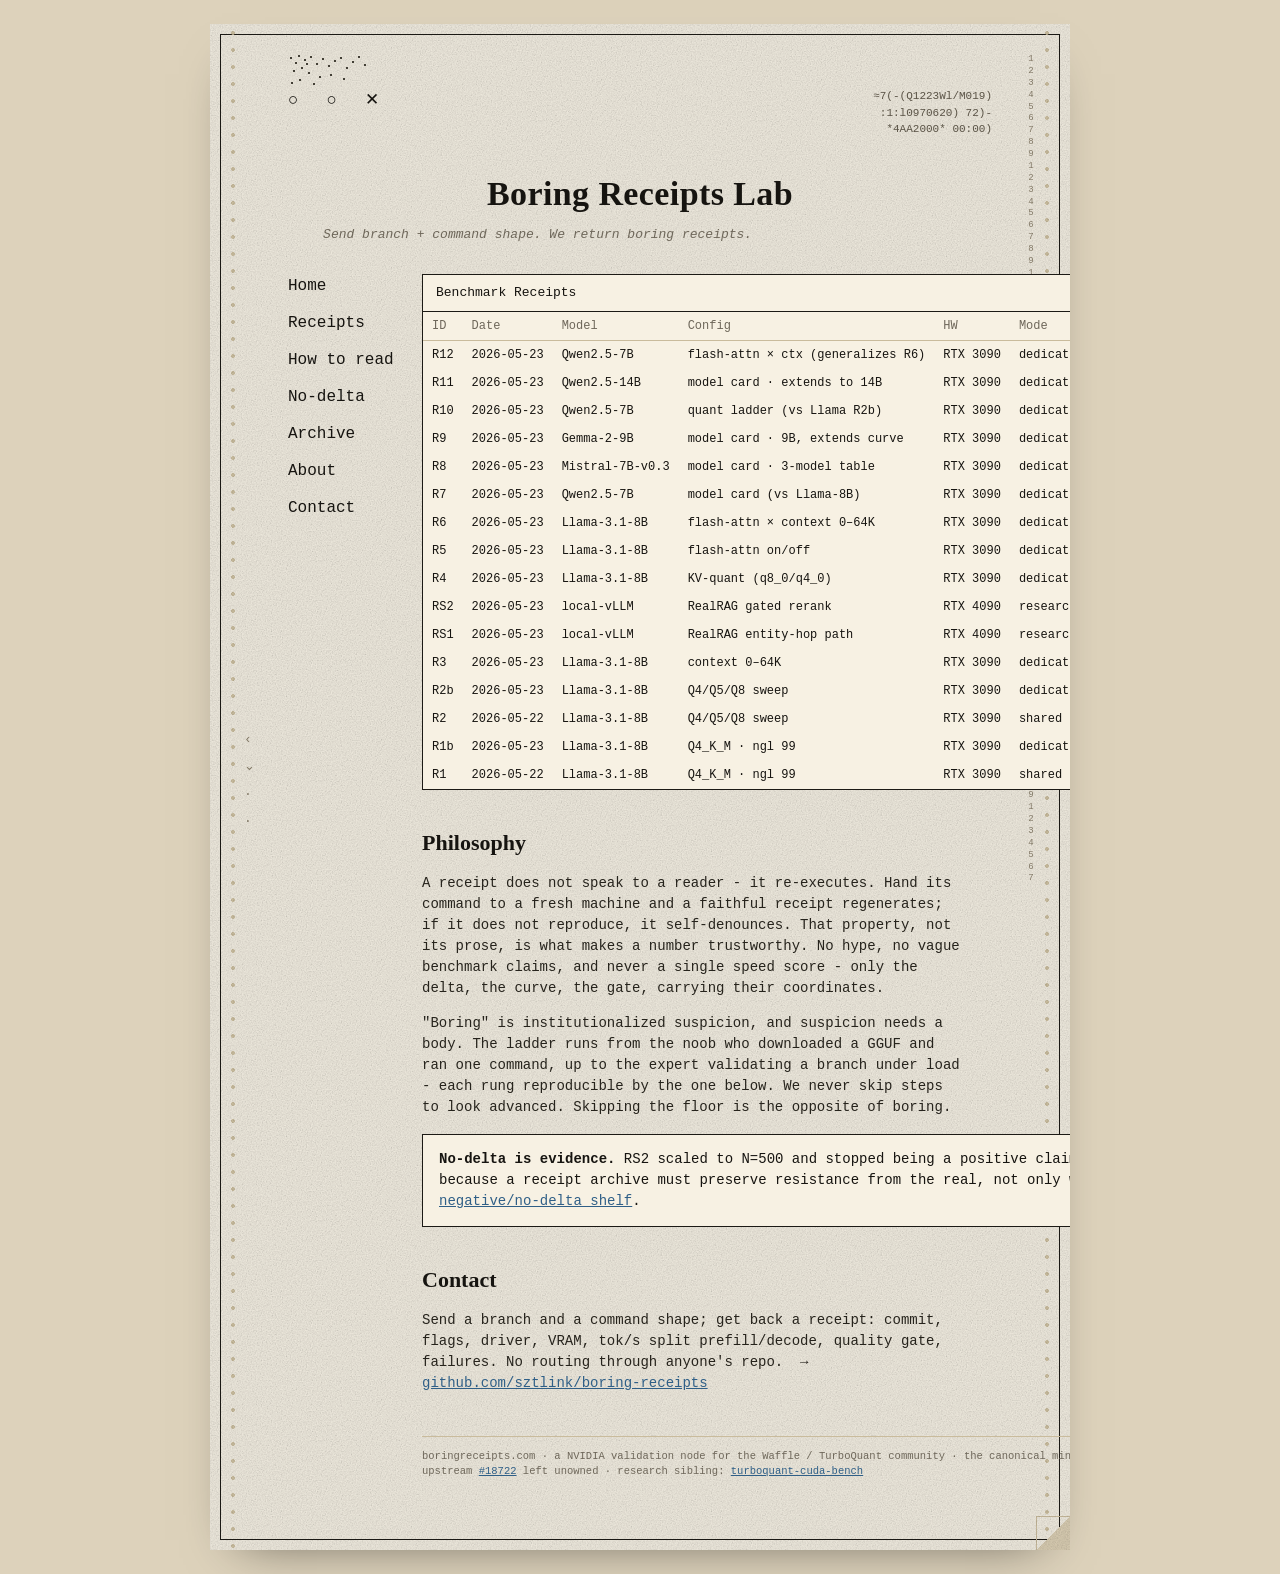
==== exports/2026-05-23-boring-receipts-lab/docs/index.html @ 83b06c54 "Add receipt reading and preservation layers" ====
<!doctype html>
<html lang="en"><head>
<meta charset="utf-8">
<meta name="viewport" content="width=device-width, initial-scale=1">
<title>Boring Receipts Lab</title>
<meta name="description" content="Send branch + command shape. We return boring receipts. Reproducible NVIDIA inference-validation receipts - no hype, no single speed score.">
<link rel="stylesheet" href="style.css">
</head>
<body>
<div class="sheet">
  <div class="frame"></div>
  <div class="holes l"></div>
  <div class="holes r"></div>
  <svg class="dither" width="120" height="34" viewBox="0 0 120 34" aria-hidden="true">
    <g fill="#2a261d">
      <rect x="2" y="3" width="2" height="2"/><rect x="10" y="1" width="2" height="2"/><rect x="7" y="8" width="2" height="2"/>
      <rect x="16" y="5" width="2" height="2"/><rect x="22" y="2" width="2" height="2"/><rect x="13" y="13" width="2" height="2"/>
      <rect x="28" y="9" width="2" height="2"/><rect x="34" y="4" width="2" height="2"/><rect x="20" y="18" width="2" height="2"/>
      <rect x="40" y="11" width="2" height="2"/><rect x="46" y="6" width="2" height="2"/><rect x="31" y="22" width="2" height="2"/>
      <rect x="5" y="16" width="2" height="2"/><rect x="52" y="3" width="2" height="2"/><rect x="58" y="13" width="2" height="2"/>
      <rect x="11" y="25" width="2" height="2"/><rect x="64" y="7" width="2" height="2"/><rect x="42" y="20" width="2" height="2"/>
      <rect x="3" y="28" width="2" height="2"/><rect x="70" y="2" width="2" height="2"/><rect x="25" y="29" width="2" height="2"/>
      <rect x="76" y="10" width="2" height="2"/><rect x="55" y="24" width="2" height="2"/><rect x="18" y="9" width="2" height="2"/>
    </g>
  </svg>
  <div class="ticks">‹<br>⌄<br>·<br>·</div>
  <div class="ruler" id="ruler"></div>
  <div class="fold"></div>

  <div class="content">
    <div class="topbar">
      <span class="glyphs">○&nbsp;○&nbsp;✕</span>
      <span class="meta">≈7(-(Q1223Wl/M019)
:1:l0970620) 72)-
*4AA2000* 00:00)</span>
    </div>

    <h1>Boring Receipts Lab</h1>
    <p class="lede">Send branch + command shape. We return boring receipts.</p>

    <div class="body">
      <nav class="side">
        <a href="#receipts">Home</a>
        <a href="receipts.html">Receipts</a>
        <a href="how-to-read.html">How to read</a>
        <a href="negatives.html">No-delta</a>
        <a href="preservation.html">Archive</a>
        <a href="#about">About</a>
        <a href="#contact">Contact</a>
      </nav>

      <main>
        <div class="panel" id="receipts">
          <div class="panel-h"><span>Benchmark Receipts</span><a href="receipts.html" style="color:var(--ink);text-decoration:none">&rsaquo;</a></div>
          <div class="tw"><table>
            <thead><tr><th>ID</th><th>Date</th><th>Model</th><th>Config</th><th>HW</th><th>Mode</th><th>Gate</th><th>Link</th></tr></thead>
            <tbody>
              <tr><td data-l="ID">R12</td><td data-l="Date">2026-05-23</td><td data-l="Model">Qwen2.5-7B</td><td data-l="Config">flash-attn × ctx (generalizes R6)</td><td data-l="HW">RTX 3090</td><td data-l="Mode">dedicated</td><td data-l="Gate">n/a</td><td data-l="Link"><a href="https://github.com/sztlink/boring-receipts/blob/main/receipts/2026-05-23-3090-qwen25-7b-flash-attn-context-curve.md">open</a></td></tr>
              <tr><td data-l="ID">R11</td><td data-l="Date">2026-05-23</td><td data-l="Model">Qwen2.5-14B</td><td data-l="Config">model card · extends to 14B</td><td data-l="HW">RTX 3090</td><td data-l="Mode">dedicated</td><td data-l="Gate">PPL 6.13</td><td data-l="Link"><a href="https://github.com/sztlink/boring-receipts/blob/main/receipts/2026-05-23-3090-qwen25-14b-q4km.md">open</a></td></tr>
              <tr><td data-l="ID">R10</td><td data-l="Date">2026-05-23</td><td data-l="Model">Qwen2.5-7B</td><td data-l="Config">quant ladder (vs Llama R2b)</td><td data-l="HW">RTX 3090</td><td data-l="Mode">dedicated</td><td data-l="Gate" class="gp">PASS</td><td data-l="Link"><a href="https://github.com/sztlink/boring-receipts/blob/main/receipts/2026-05-23-3090-qwen25-7b-quant-ladder.md">open</a></td></tr>
              <tr><td data-l="ID">R9</td><td data-l="Date">2026-05-23</td><td data-l="Model">Gemma-2-9B</td><td data-l="Config">model card · 9B, extends curve</td><td data-l="HW">RTX 3090</td><td data-l="Mode">dedicated</td><td data-l="Gate">PPL 8.80</td><td data-l="Link"><a href="https://github.com/sztlink/boring-receipts/blob/main/receipts/2026-05-23-3090-gemma2-9b-q4km.md">open</a></td></tr>
              <tr><td data-l="ID">R8</td><td data-l="Date">2026-05-23</td><td data-l="Model">Mistral-7B-v0.3</td><td data-l="Config">model card · 3-model table</td><td data-l="HW">RTX 3090</td><td data-l="Mode">dedicated</td><td data-l="Gate">PPL 6.23</td><td data-l="Link"><a href="https://github.com/sztlink/boring-receipts/blob/main/receipts/2026-05-23-3090-mistral-7b-v03-q4km.md">open</a></td></tr>
              <tr><td data-l="ID">R7</td><td data-l="Date">2026-05-23</td><td data-l="Model">Qwen2.5-7B</td><td data-l="Config">model card (vs Llama-8B)</td><td data-l="HW">RTX 3090</td><td data-l="Mode">dedicated</td><td data-l="Gate">PPL 8.02</td><td data-l="Link"><a href="https://github.com/sztlink/boring-receipts/blob/main/receipts/2026-05-23-3090-qwen25-7b-q4km.md">open</a></td></tr>
              <tr><td data-l="ID">R6</td><td data-l="Date">2026-05-23</td><td data-l="Model">Llama-3.1-8B</td><td data-l="Config">flash-attn × context 0–64K</td><td data-l="HW">RTX 3090</td><td data-l="Mode">dedicated</td><td data-l="Gate">n/a</td><td data-l="Link"><a href="https://github.com/sztlink/boring-receipts/blob/main/receipts/2026-05-23-3090-llama31-8b-flash-attn-context-curve.md">open</a></td></tr>
              <tr><td data-l="ID">R5</td><td data-l="Date">2026-05-23</td><td data-l="Model">Llama-3.1-8B</td><td data-l="Config">flash-attn on/off</td><td data-l="HW">RTX 3090</td><td data-l="Mode">dedicated</td><td data-l="Gate">n/a</td><td data-l="Link"><a href="https://github.com/sztlink/boring-receipts/blob/main/receipts/2026-05-23-3090-llama31-8b-flash-attn.md">open</a></td></tr>
              <tr><td data-l="ID">R4</td><td data-l="Date">2026-05-23</td><td data-l="Model">Llama-3.1-8B</td><td data-l="Config">KV-quant (q8_0/q4_0)</td><td data-l="HW">RTX 3090</td><td data-l="Mode">dedicated</td><td data-l="Gate" class="warn">BLOCKED</td><td data-l="Link"><a href="https://github.com/sztlink/boring-receipts/blob/main/receipts/2026-05-23-3090-llama31-8b-kv-quant-BLOCKED.md">open</a></td></tr>
              <tr><td data-l="ID">RS2</td><td data-l="Date">2026-05-23</td><td data-l="Model">local-vLLM</td><td data-l="Config">RealRAG gated rerank</td><td data-l="HW">RTX 4090</td><td data-l="Mode">research sibling</td><td data-l="Gate" class="gb">N500 NO DELTA</td><td data-l="Link"><a href="https://github.com/sztlink/boring-receipts/blob/main/receipts/2026-05-23-4090-vllm-realrag-gated-answer-rerank.md">open</a></td></tr>
              <tr><td data-l="ID">RS1</td><td data-l="Date">2026-05-23</td><td data-l="Model">local-vLLM</td><td data-l="Config">RealRAG entity-hop path</td><td data-l="HW">RTX 4090</td><td data-l="Mode">research sibling</td><td data-l="Gate" class="gp">MIXED</td><td data-l="Link"><a href="https://github.com/sztlink/boring-receipts/blob/main/receipts/2026-05-23-4090-vllm-realrag-entity-hop-path.md">open</a></td></tr>
              <tr><td data-l="ID">R3</td><td data-l="Date">2026-05-23</td><td data-l="Model">Llama-3.1-8B</td><td data-l="Config">context 0–64K</td><td data-l="HW">RTX 3090</td><td data-l="Mode">dedicated</td><td data-l="Gate">n/a</td><td data-l="Link"><a href="https://github.com/sztlink/boring-receipts/blob/main/receipts/2026-05-23-3090-llama31-8b-context-sweep.md">open</a></td></tr>
              <tr><td data-l="ID">R2b</td><td data-l="Date">2026-05-23</td><td data-l="Model">Llama-3.1-8B</td><td data-l="Config">Q4/Q5/Q8 sweep</td><td data-l="HW">RTX 3090</td><td data-l="Mode">dedicated</td><td data-l="Gate" class="gp">PASS</td><td data-l="Link"><a href="https://github.com/sztlink/boring-receipts/blob/main/receipts/2026-05-23-3090-llama31-8b-quant-sweep-dedicated.md">open</a></td></tr>
              <tr><td data-l="ID">R2</td><td data-l="Date">2026-05-22</td><td data-l="Model">Llama-3.1-8B</td><td data-l="Config">Q4/Q5/Q8 sweep</td><td data-l="HW">RTX 3090</td><td data-l="Mode">shared</td><td data-l="Gate" class="gp">PASS</td><td data-l="Link"><a href="https://github.com/sztlink/boring-receipts/blob/main/receipts/2026-05-22-3090-llama31-8b-quant-sweep.md">open</a></td></tr>
              <tr><td data-l="ID">R1b</td><td data-l="Date">2026-05-23</td><td data-l="Model">Llama-3.1-8B</td><td data-l="Config">Q4_K_M · ngl 99</td><td data-l="HW">RTX 3090</td><td data-l="Mode">dedicated</td><td data-l="Gate">n/a</td><td data-l="Link"><a href="https://github.com/sztlink/boring-receipts/blob/main/receipts/2026-05-23-3090-llama31-8b-q4km-baseline-dedicated.md">open</a></td></tr>
              <tr><td data-l="ID">R1</td><td data-l="Date">2026-05-22</td><td data-l="Model">Llama-3.1-8B</td><td data-l="Config">Q4_K_M · ngl 99</td><td data-l="HW">RTX 3090</td><td data-l="Mode">shared</td><td data-l="Gate">n/a</td><td data-l="Link"><a href="https://github.com/sztlink/boring-receipts/blob/main/receipts/2026-05-22-3090-llama31-8b-q4km-baseline.md">open</a></td></tr>
            </tbody>
          </table></div>
        </div>

        <h2 id="about">Philosophy</h2>
        <p>A receipt does not speak to a reader - it re-executes. Hand its command to a
        fresh machine and a faithful receipt regenerates; if it does not reproduce, it
        self-denounces. That property, not its prose, is what makes a number trustworthy.
        No hype, no vague benchmark claims, and never a single speed score - only the
        delta, the curve, the gate, carrying their coordinates.</p>

        <p>"Boring" is institutionalized suspicion, and suspicion needs a body. The ladder
        runs from the noob who downloaded a GGUF and ran one command, up to the expert
        validating a branch under load - each rung reproducible by the one below. We never
        skip steps to look advanced. Skipping the floor is the opposite of boring.</p>

        <div class="banner"><strong>No-delta is evidence.</strong> RS2 scaled to N=500 and stopped being a
        positive claim. It stays public because a receipt archive must preserve resistance from the real,
        not only wins. <a href="negatives.html">Read the negative/no-delta shelf</a>.</div>

        <h2 id="contact">Contact</h2>
        <p>Send a branch and a command shape; get back a receipt: commit, flags, driver,
        VRAM, tok/s split prefill/decode, quality gate, failures. No routing through anyone's
        repo. &nbsp;→ <a class="lk" href="https://github.com/sztlink/boring-receipts">github.com/sztlink/boring-receipts</a></p>

        <div class="foot">
          boringreceipts.com · a NVIDIA validation node for the Waffle / TurboQuant community ·
          the canonical minimal KV/long-context receipt the upstream
          <a href="https://github.com/ggml-org/llama.cpp/issues/18722">#18722</a> left unowned ·
          research sibling: <a href="https://github.com/sztlink/turboquant-cuda-bench">turboquant-cuda-bench</a>
        </div>
      </main>
    </div>
  </div>
</div>
<script src="deco.js"></script>
</body></html>
---- exports/2026-05-23-boring-receipts-lab/docs/style.css ----
/* Boring Receipts Lab - shared matrix-paper shell.
   Light editorial / szt.link tokens. Used by every page so the perforated
   paper aesthetic is consistent. */
:root{
  --paper:#f1ece0; --ink:#161410; --muted:#6e675a; --line:#1c1a15;
  --faint:#c9bb9c; --panel:#f7f1e3; --blue:#2f5f87; --green:#356b46; --red:#a33a2b; --yellow:#9a7320;
  --mono:"SFMono-Regular",ui-monospace,Menlo,Consolas,"Liberation Mono",monospace;
  --serif:"Iowan Old Style","Palatino Linotype",Palatino,Georgia,"Times New Roman",serif;
}
*{box-sizing:border-box}
html,body{margin:0;background:#ddd2bb;color:var(--ink);font-family:var(--mono);font-size:14px;line-height:1.5}

.sheet{position:relative;max-width:860px;margin:24px auto;background:var(--paper);padding:30px 78px 70px;overflow:hidden;box-shadow:0 20px 50px -30px rgba(0,0,0,.6)}
.sheet::before{content:"";position:absolute;inset:0;pointer-events:none;z-index:5;opacity:.5;mix-blend-mode:multiply;
  background-image:url('data:image/svg+xml;utf8,<svg xmlns="http://www.w3.org/2000/svg" width="220" height="220"><filter id="n"><feTurbulence type="fractalNoise" baseFrequency="0.8" numOctaves="2" stitchTiles="stitch"/><feColorMatrix type="saturate" values="0"/></filter><rect width="220" height="220" filter="url(%23n)"/></svg>');
  background-size:220px 220px}
.frame{position:absolute;inset:10px;border:1px solid var(--line);pointer-events:none;z-index:3}
.frame::before,.frame::after{content:"";position:absolute;width:14px;height:14px;border:1px solid var(--line)}
.frame::before{top:-1px;left:-1px;border-right:0;border-bottom:0}
.frame::after{bottom:-1px;right:-1px;border-left:0;border-top:0}
.holes{position:absolute;top:0;bottom:0;width:18px;z-index:4;pointer-events:none;
  background-image:radial-gradient(circle at 9px 9px, #c7b896 1.7px, transparent 2.2px);
  background-size:18px 17px;background-repeat:repeat-y;opacity:.85}
.holes.l{left:14px}.holes.r{right:14px}
.ruler{position:absolute;top:30px;bottom:24px;right:30px;width:18px;z-index:4;pointer-events:none;
  font-size:9px;line-height:1.32;color:#8c826e;text-align:center;white-space:pre;overflow:hidden}
.ticks{position:absolute;left:34px;top:46%;z-index:4;pointer-events:none;color:#8c826e;font-size:13px;line-height:2.1}
.dither{position:absolute;top:30px;left:78px;z-index:4;pointer-events:none;opacity:.85}
.fold{position:absolute;right:0;bottom:0;width:34px;height:34px;z-index:4;pointer-events:none;
  background:linear-gradient(135deg, transparent 50%, #d9cdb2 50%);border-left:1px solid var(--faint);border-top:1px solid var(--faint)}
.content{position:relative;z-index:6}

.topbar{display:flex;justify-content:space-between;align-items:flex-start;margin:34px 0 0}
.glyphs{font-size:17px;letter-spacing:9px;color:var(--ink)}
.meta{text-align:right;font-size:11px;color:#5a5346;line-height:1.5;white-space:pre}

h1{font-family:var(--serif);font-weight:600;font-size:34px;letter-spacing:.4px;margin:30px 0 6px;text-align:center}
h2{font-family:var(--serif);font-weight:600;font-size:22px;margin:36px 0 12px}
.lede{font-style:italic;color:var(--muted);text-align:center;margin:0 0 30px;font-size:13px}
.tag{color:var(--red);font-weight:700;letter-spacing:2px;font-size:12px;margin-top:30px}
p{max-width:64ch;color:#26231c}
a{color:var(--blue)}
ul,ol{max-width:64ch;color:#26231c}li{margin:.3em 0}
code{background:var(--panel);border:1px solid var(--faint);padding:1px 5px;font-size:.92em}
.small{color:var(--muted);font-size:12px}
img{max-width:100%;border:1px solid var(--line);background:var(--panel)}

.banner{border:1px solid var(--line);background:var(--panel);padding:14px 16px;margin:16px 0;max-width:none}

nav.side a{display:block;font-size:16px;color:var(--ink);text-decoration:none;margin:0 0 13px}
nav.side a:hover{color:var(--blue)}
nav.top{display:flex;gap:18px;margin:6px 0 26px;font-size:14px}
nav.top a{color:var(--ink);text-decoration:none}nav.top a:hover{color:var(--blue)}
.body{display:grid;grid-template-columns:108px 1fr;gap:26px}

.panel{border:1.3px solid var(--line);background:var(--panel)}
.panel-h{display:flex;justify-content:space-between;padding:8px 13px;border-bottom:1.3px solid var(--line);font-size:13px}

.tw{overflow-x:auto;-webkit-overflow-scrolling:touch}
table{border-collapse:collapse;width:100%;font-size:12px}
th,td{text-align:left;padding:5px 9px;white-space:nowrap}
th{color:var(--muted);font-weight:400;border-bottom:1px solid var(--faint)}
td a{color:var(--blue);text-decoration:none}
tbody tr:hover{background:#efe7d3}
table.grid{font-size:13px}
table.grid th,table.grid td{border:1px solid var(--line);white-space:normal}
table.grid th{background:var(--panel)}
.gp,.pass{color:var(--green)}.warn{color:var(--yellow)}.gb{color:var(--blue)}

.foot{margin-top:42px;border-top:1px solid var(--faint);padding-top:12px;font-size:10.5px;color:var(--muted);word-break:break-word}
.foot a,.lk{color:var(--blue)}

@media(max-width:680px){
  html,body{font-size:13px}
  body{overflow-x:hidden}
  .sheet{padding:20px 22px;margin:10px auto}
  .body{grid-template-columns:1fr;gap:12px}
  nav.side{display:flex;gap:14px;flex-wrap:wrap;margin-bottom:4px}
  nav.side a{margin:0;font-size:15px}
  .ruler,.ticks,.holes{display:none}
  .dither{left:22px}
  .meta{font-size:9px}
  .glyphs{font-size:15px;letter-spacing:6px}
  h1{font-size:26px;margin-top:22px}h2{font-size:20px}
  p,ul{max-width:100%}
  /* every .tw table -> stacked label:value cards */
  .tw{overflow:visible}
  .tw table,.tw tbody,.tw tr,.tw td{display:block;width:auto}
  .tw thead{position:absolute;left:-9999px}
  .tw tr{border:1px solid var(--faint);background:var(--paper);margin:8px 0;padding:6px 10px}
  .tw td{white-space:normal;border:0;padding:3px 0;font-size:12px;display:flex;justify-content:space-between;gap:12px;flex-wrap:wrap}
  .tw td::before{content:attr(data-l);color:var(--muted);flex-shrink:0}
  .tw td:empty{display:none}
}
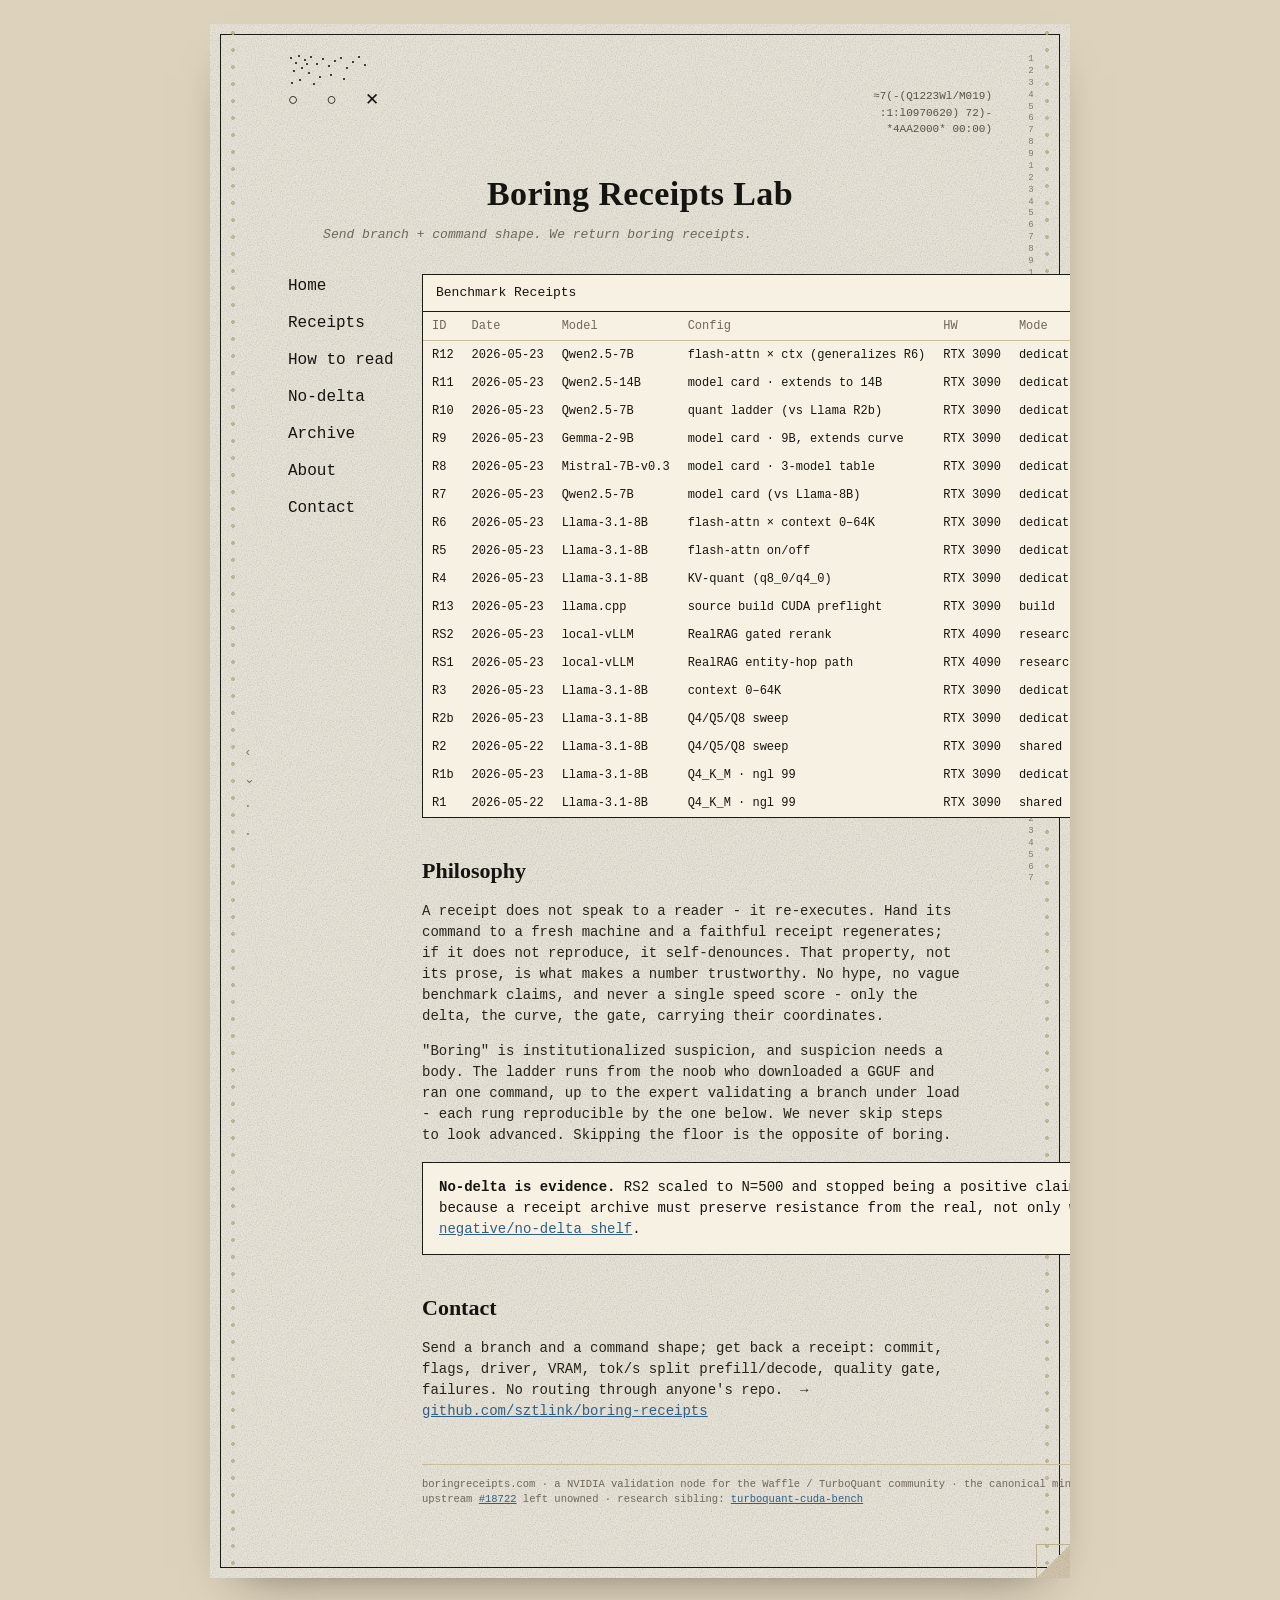
==== commit 388e47a9: "Add source-build CUDA blocker receipt" ====
--- a/exports/2026-05-23-boring-receipts-lab/docs/index.html
+++ b/exports/2026-05-23-boring-receipts-lab/docs/index.html
@@ -64,6 +64,7 @@
               <tr><td data-l="ID">R6</td><td data-l="Date">2026-05-23</td><td data-l="Model">Llama-3.1-8B</td><td data-l="Config">flash-attn × context 0–64K</td><td data-l="HW">RTX 3090</td><td data-l="Mode">dedicated</td><td data-l="Gate">n/a</td><td data-l="Link"><a href="https://github.com/sztlink/boring-receipts/blob/main/receipts/2026-05-23-3090-llama31-8b-flash-attn-context-curve.md">open</a></td></tr>
               <tr><td data-l="ID">R5</td><td data-l="Date">2026-05-23</td><td data-l="Model">Llama-3.1-8B</td><td data-l="Config">flash-attn on/off</td><td data-l="HW">RTX 3090</td><td data-l="Mode">dedicated</td><td data-l="Gate">n/a</td><td data-l="Link"><a href="https://github.com/sztlink/boring-receipts/blob/main/receipts/2026-05-23-3090-llama31-8b-flash-attn.md">open</a></td></tr>
               <tr><td data-l="ID">R4</td><td data-l="Date">2026-05-23</td><td data-l="Model">Llama-3.1-8B</td><td data-l="Config">KV-quant (q8_0/q4_0)</td><td data-l="HW">RTX 3090</td><td data-l="Mode">dedicated</td><td data-l="Gate" class="warn">BLOCKED</td><td data-l="Link"><a href="https://github.com/sztlink/boring-receipts/blob/main/receipts/2026-05-23-3090-llama31-8b-kv-quant-BLOCKED.md">open</a></td></tr>
+              <tr><td data-l="ID">R13</td><td data-l="Date">2026-05-23</td><td data-l="Model">llama.cpp</td><td data-l="Config">source build CUDA preflight</td><td data-l="HW">RTX 3090</td><td data-l="Mode">build</td><td data-l="Gate" class="warn">BLOCKED</td><td data-l="Link"><a href="https://github.com/sztlink/boring-receipts/blob/main/receipts/2026-05-23-3090-llama-cpp-source-build-cuda-BLOCKED.md">open</a></td></tr>
               <tr><td data-l="ID">RS2</td><td data-l="Date">2026-05-23</td><td data-l="Model">local-vLLM</td><td data-l="Config">RealRAG gated rerank</td><td data-l="HW">RTX 4090</td><td data-l="Mode">research sibling</td><td data-l="Gate" class="gb">N500 NO DELTA</td><td data-l="Link"><a href="https://github.com/sztlink/boring-receipts/blob/main/receipts/2026-05-23-4090-vllm-realrag-gated-answer-rerank.md">open</a></td></tr>
               <tr><td data-l="ID">RS1</td><td data-l="Date">2026-05-23</td><td data-l="Model">local-vLLM</td><td data-l="Config">RealRAG entity-hop path</td><td data-l="HW">RTX 4090</td><td data-l="Mode">research sibling</td><td data-l="Gate" class="gp">MIXED</td><td data-l="Link"><a href="https://github.com/sztlink/boring-receipts/blob/main/receipts/2026-05-23-4090-vllm-realrag-entity-hop-path.md">open</a></td></tr>
               <tr><td data-l="ID">R3</td><td data-l="Date">2026-05-23</td><td data-l="Model">Llama-3.1-8B</td><td data-l="Config">context 0–64K</td><td data-l="HW">RTX 3090</td><td data-l="Mode">dedicated</td><td data-l="Gate">n/a</td><td data-l="Link"><a href="https://github.com/sztlink/boring-receipts/blob/main/receipts/2026-05-23-3090-llama31-8b-context-sweep.md">open</a></td></tr>
